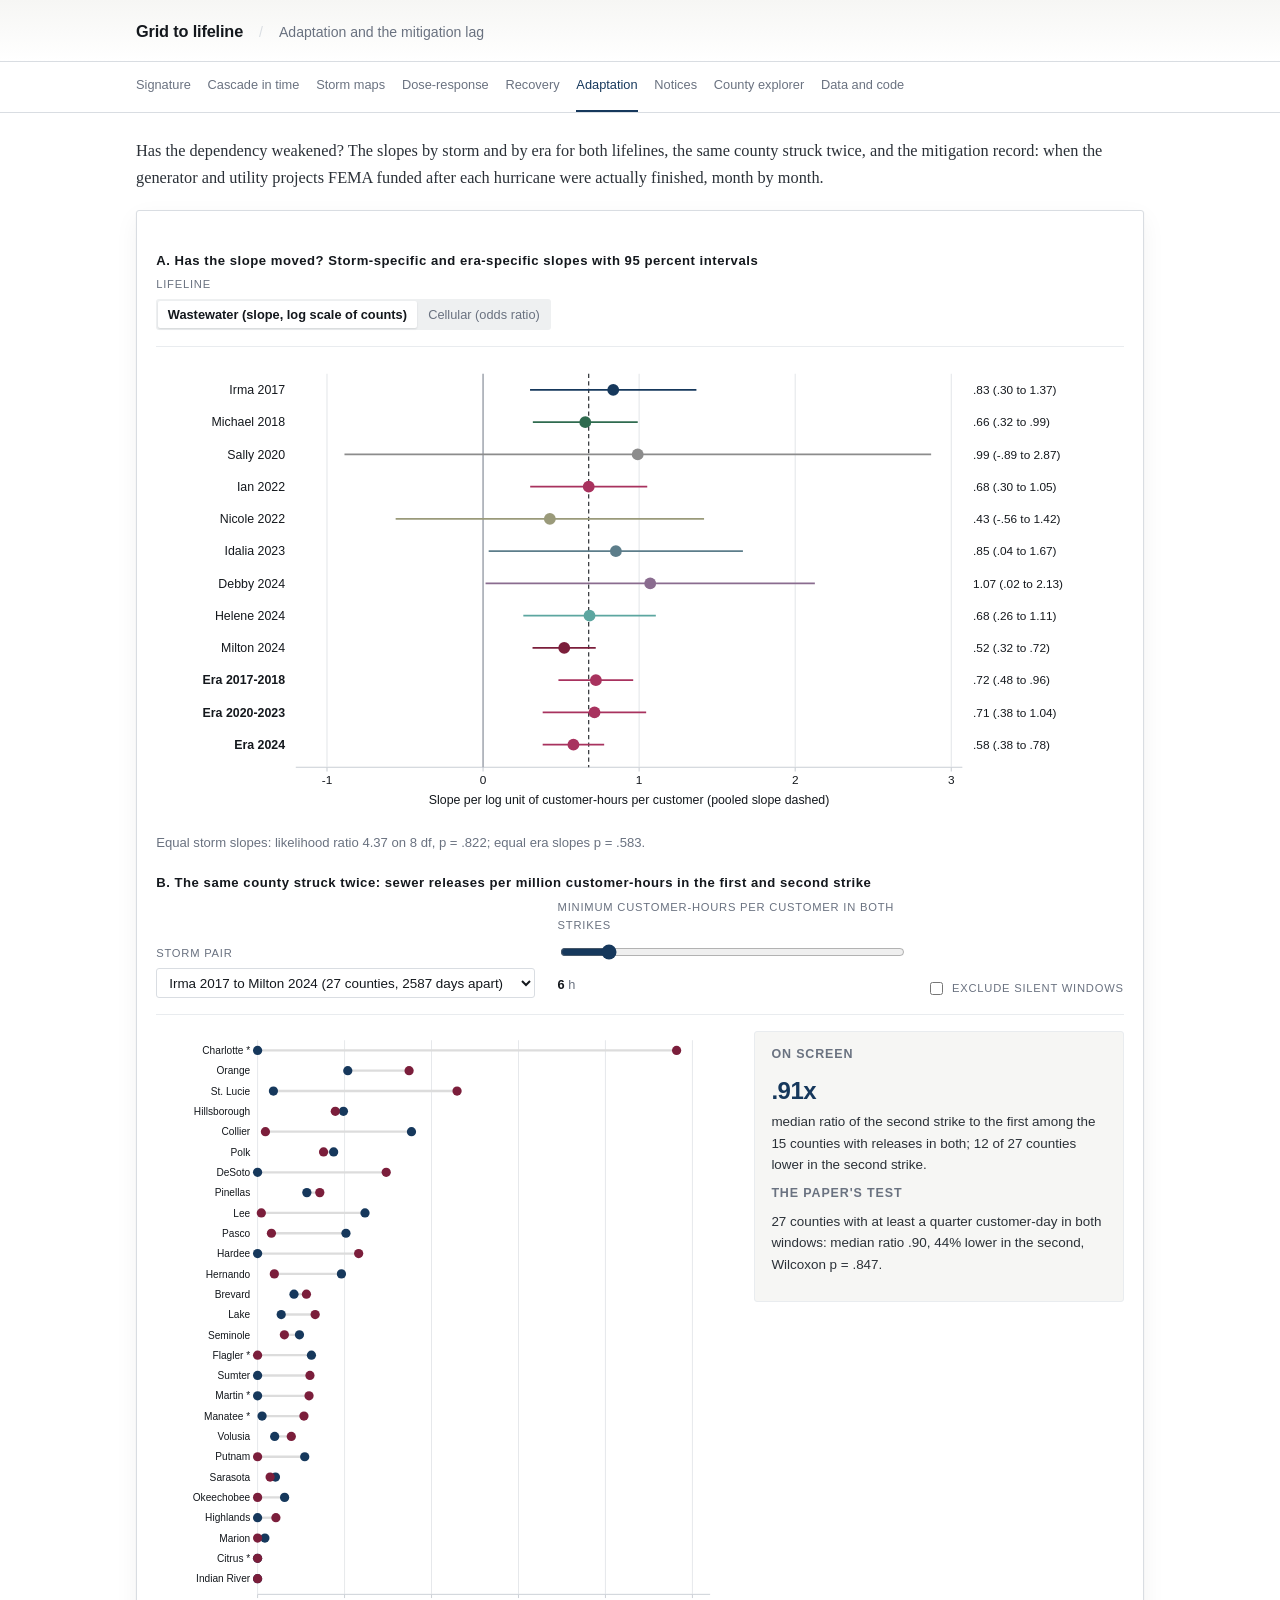
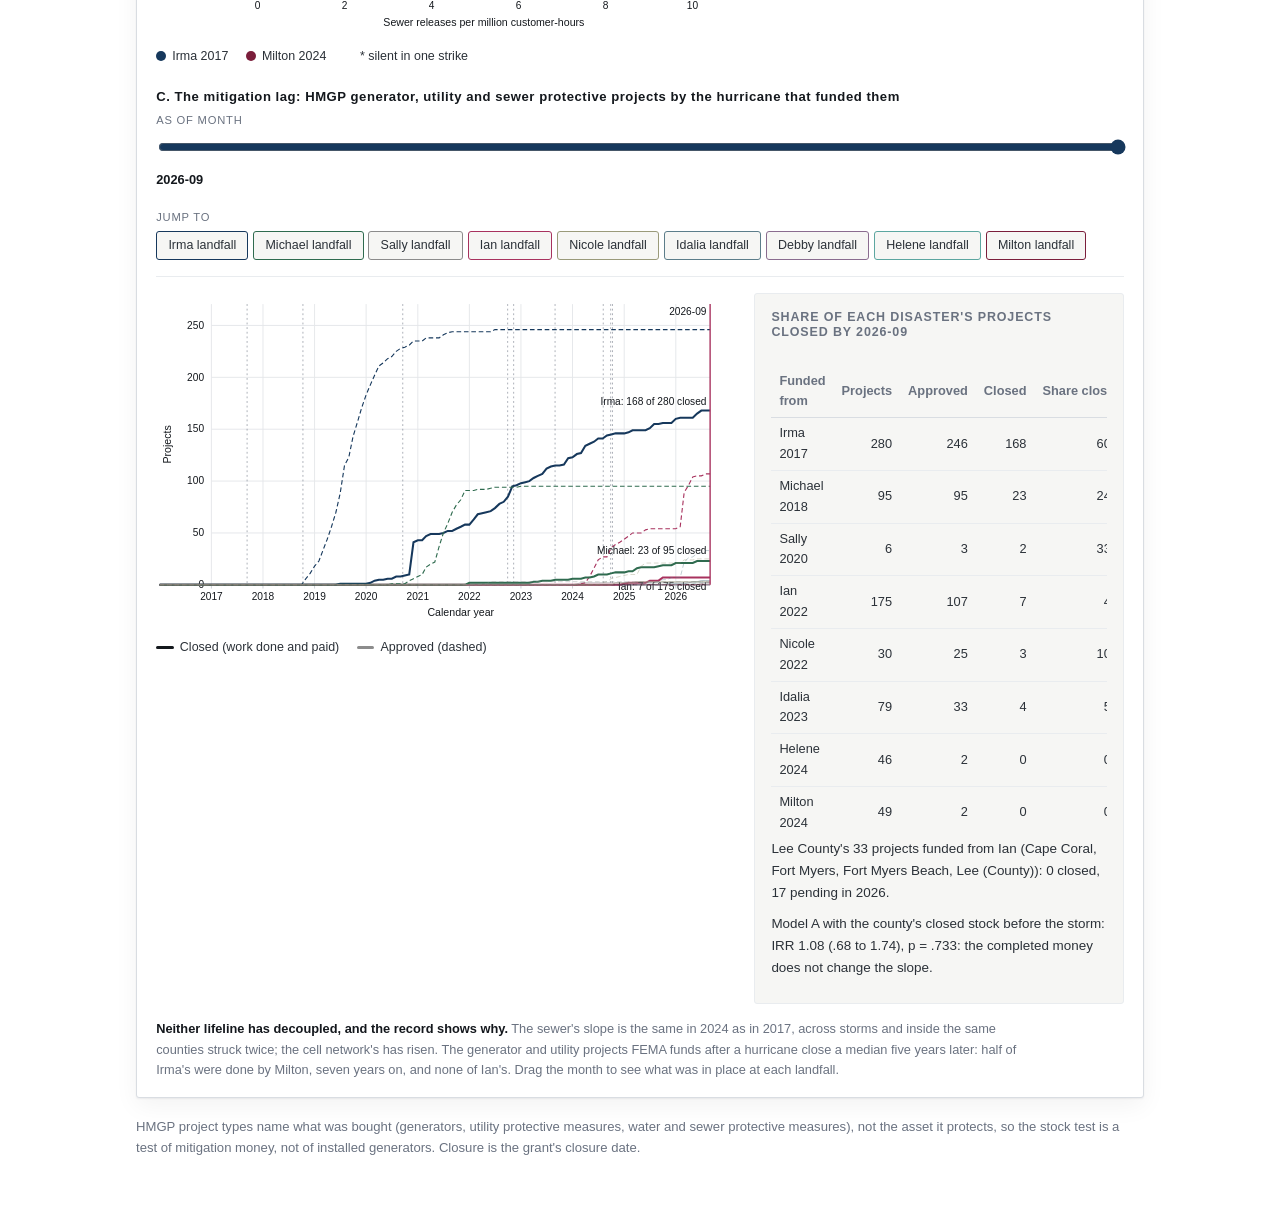
==== adaptation.html @ 40927e12 "Companion site for the grid-to-lifeline study: nine interactive pages built from the analysis result" ====
<!DOCTYPE html>
<html lang="en">
<head>
<meta charset="utf-8">
<meta name="viewport" content="width=device-width, initial-scale=1">
<title>From grid failure to lifeline failure</title>
<meta name="description" content="Interactive companion to a study of cross-infrastructure dependency and resilience across nine Florida hurricanes: sewer releases and cell-site outages against the same electricity outage.">
<link rel="stylesheet" href="css/style.css">
</head>
<body>

<a class="skip" href="#page">Skip to content</a>
<header class="masthead" id="masthead"></header>
<nav class="sitenav" id="sitenav" aria-label="Pages"></nav>

<main id="page" class="section">
  <p class="standfirst">Has the dependency weakened? The slopes by storm and by era for both lifelines, the same county struck twice, and the mitigation record: when the generator and utility projects FEMA funded after each hurricane were actually finished, month by month.</p>

  <div class="chart-block" id="chart"></div>

  <p class="note">HMGP project types name what was bought (generators, utility protective measures, water and sewer protective measures), not the asset it protects, so the stock test is a test of mitigation money, not of installed generators. Closure is the grant's closure date.</p>

</main>

<div id="tooltip" class="tooltip" role="status" aria-live="polite"></div>

<script type="module" src="js/pages/adaptation.js"></script>
</body>
</html>
---- css/style.css ----
/* ==========================================================
   From grid failure to lifeline failure
   Companion site stylesheet. Light mode only, one column of
   reading width with full-width chart blocks, typographic
   scale tuned for long-form academic reading.
   ========================================================== */

:root {
  /* palette: the paper's figure colors, so the site and the
     manuscript read as one system */
  --navy: #16385c;
  --wine: #7b1e3b;
  --ink: #14181d;
  --body: #2b3138;
  --muted: #6a7280;
  --rule: #d9dde2;
  --rule-soft: #e9ecef;
  --paper: #ffffff;
  --wash: #f6f6f4;
  --wash-2: #eef0f1;
  --accent: #16385c;
  --nodata: #e3e3e0;
  --focus: #b7791f;

  --serif: "Iowan Old Style", "Palatino Linotype", Palatino, Georgia,
    "Times New Roman", serif;
  --sans: -apple-system, BlinkMacSystemFont, "Segoe UI", Roboto,
    "Helvetica Neue", Arial, sans-serif;
  --mono: "SFMono-Regular", Consolas, "Liberation Mono", Menlo,
    monospace;

  --w-read: 42rem;
  --w-wide: 66rem;
  --shadow: 0 1px 2px rgba(20, 24, 29, .06),
            0 8px 24px rgba(20, 24, 29, .05);
}

* { box-sizing: border-box; }

html { -webkit-text-size-adjust: 100%; }

body {
  margin: 0;
  background: var(--paper);
  color: var(--body);
  font-family: var(--serif);
  font-size: 18px;
  line-height: 1.62;
  text-rendering: optimizeLegibility;
}

h1, h2, h3, h4 {
  font-family: var(--sans);
  color: var(--ink);
  line-height: 1.22;
  letter-spacing: -.012em;
  margin: 0 0 .5em;
}

a { color: var(--navy); }

.skip {
  position: absolute;
  left: -9999px;
}
.skip:focus {
  left: 1rem; top: 1rem; z-index: 99;
  background: var(--paper); padding: .5rem .8rem;
}

/* ------------------------------------------------ masthead */

.masthead {
  border-bottom: 1px solid var(--rule);
  background:
    linear-gradient(180deg, var(--wash) 0%, var(--paper) 100%);
}
.masthead-inner {
  max-width: var(--w-wide);
  margin: 0 auto;
  padding: 2.4rem 1.5rem 1.5rem;
}
.masthead h1 {
  font-size: clamp(1.35rem, 2.6vw, 1.75rem);
  max-width: 46ch;
  margin-bottom: .3em;
}
.masthead .subtitle {
  font-family: var(--sans);
  font-size: .95rem;
  color: var(--muted);
  max-width: 60ch;
  line-height: 1.4;
  margin: 0;
}
.masthead .byline {
  font-family: var(--sans);
  font-size: .86rem;
  color: var(--muted);
  margin: 0;
}
.masthead .byline strong { color: var(--ink); font-weight: 600; }

/* inner pages carry a slim header instead of the full hero */
.masthead-inner.compact {
  padding: 1.15rem 1.5rem 1rem;
  display: flex;
  flex-wrap: wrap;
  align-items: baseline;
  gap: .1rem 1rem;
}
.masthead-inner.compact .homelink {
  font-family: var(--sans);
  font-weight: 600;
  font-size: 1.02rem;
  color: var(--ink);
  text-decoration: none;
  letter-spacing: -.01em;
}
.masthead-inner.compact .homelink:hover { color: var(--navy); }
.masthead-inner.compact .crumb {
  font-family: var(--sans);
  font-size: .88rem;
  color: var(--muted);
  margin: 0;
}
.masthead-inner.compact .crumb::before {
  content: "/";
  color: var(--rule);
  margin-right: 1rem;
}

/* ------------------------------------------------ nav */

.sitenav {
  position: sticky;
  top: 0;
  z-index: 40;
  background: rgba(255, 255, 255, .94);
  backdrop-filter: saturate(180%) blur(8px);
  border-bottom: 1px solid var(--rule);
}
.sitenav-inner {
  max-width: var(--w-wide);
  margin: 0 auto;
  padding: 0 1.5rem;
  overflow-x: auto;
}
.sitenav ul {
  display: flex;
  gap: 1.05rem;
  list-style: none;
  margin: 0;
  padding: 0;
  white-space: nowrap;
}
.sitenav a {
  display: block;
  font-family: var(--sans);
  font-size: .8rem;
  color: var(--muted);
  text-decoration: none;
  padding: .85rem 0;
  border-bottom: 2px solid transparent;
}
.sitenav a:hover { color: var(--ink); }
.sitenav a.active {
  color: var(--navy);
  border-bottom-color: var(--navy);
}

/* ------------------------------------------------ sections */

main { display: block; }

.section {
  max-width: var(--w-wide);
  margin: 0 auto;
  padding: 1.6rem 1.5rem 3rem;
  border-bottom: 1px solid var(--rule-soft);
}
.section:last-of-type { border-bottom: none; }

.section > h2 {
  font-size: clamp(1.5rem, 3.2vw, 2.1rem);
  max-width: 24ch;
  margin-bottom: .7rem;
}
.lede p, .closing p {
  max-width: var(--w-read);
}
/* the standfirst introduces a full-width figure, so it runs the full
   width of the section rather than leaving the right side empty */
.standfirst {
  font-size: 1.02rem;
  color: var(--body);
  margin: 0 0 1.2rem;
}
.lede p { margin: 0 0 1.1rem; }
.note {
  font-family: var(--sans);
  font-size: .82rem;
  color: var(--muted);
  margin: 1.1rem 0 0;
}

/* ------------------------------------------------ key figures */

.findings article { border-top: 3px solid var(--navy); padding-top: .9rem; }
.findings h3 { font-size: 1rem; margin-bottom: .4rem; }
.findings p { font-size: .95rem; margin: 0; color: var(--body); }

/* ------------------------------------------------ chart blocks */

.chart-block {
  background: var(--paper);
  border: 1px solid var(--rule);
  border-radius: 3px;
  box-shadow: var(--shadow);
  padding: 1.2rem 1.2rem 1rem;
  margin: 0 0 .4rem;
}

.controls {
  display: flex;
  flex-wrap: wrap;
  gap: .9rem 1.4rem;
  align-items: flex-end;
  padding-bottom: 1rem;
  margin-bottom: 1rem;
  border-bottom: 1px solid var(--rule-soft);
}
.control { display: flex; flex-direction: column; gap: .35rem; }
.control > label,
.control > .label,
.control-head > .label {
  font-family: var(--sans);
  font-size: .7rem;
  letter-spacing: .07em;
  text-transform: uppercase;
  color: var(--muted);
}
.control-row { display: flex; flex-wrap: wrap; gap: .3rem; }
.control.grow { flex: 1 1 14rem; }

/* grid variant: fixed tracks, so a control whose readout changes width
   as it is dragged cannot push its neighbours onto another line */
.controls.grid {
  display: grid;
  grid-template-columns: repeat(auto-fit, minmax(15rem, 1fr));
  align-items: start;
}
.controls.grid .readout { display: block; margin-top: .15rem; }

/* stacked variant: one group per row, ruled off from the next, so a
   long list of choices can use the full width */
.controls.rows { display: block; }
.controls-row {
  display: flex;
  flex-wrap: wrap;
  gap: .9rem 1.6rem;
  align-items: flex-end;
}
.controls-row + .controls-row {
  margin-top: .85rem;
  padding-top: .85rem;
  border-top: 1px solid var(--rule-soft);
}
.controls-row.actions { justify-content: space-between; }
.control.full { flex: 1 1 100%; }
.control.full .chips { max-width: none; }
.control-head {
  display: flex;
  align-items: center;
  justify-content: space-between;
  gap: 1rem;
  margin-bottom: .5rem;
}
.control-head input[type="search"] { min-width: 12rem; }

/* a button that acts rather than selects, so it does not read as one
   of the chips beside it */
.btn-quiet {
  font-family: var(--sans);
  font-size: .78rem;
  border: 1px solid var(--rule);
  background: var(--wash);
  color: var(--body);
  border-radius: 3px;
  padding: .3rem .7rem;
  cursor: pointer;
  line-height: 1.4;
}
.btn-quiet:hover { border-color: var(--muted); color: var(--ink); }

/* segmented buttons */
.seg {
  display: inline-flex;
  flex-wrap: wrap;
  gap: 2px;
  background: var(--wash-2);
  padding: 2px;
  border-radius: 3px;
}
.seg button {
  font-family: var(--sans);
  font-size: .8rem;
  border: 0;
  background: transparent;
  color: var(--muted);
  padding: .35rem .6rem;
  border-radius: 2px;
  cursor: pointer;
  line-height: 1.2;
}
.seg button:hover { color: var(--ink); }
.seg button[aria-pressed="true"] {
  background: var(--paper);
  color: var(--ink);
  box-shadow: 0 1px 2px rgba(20, 24, 29, .12);
  font-weight: 600;
}
.seg.storms button[aria-pressed="true"] {
  box-shadow: inset 0 -2px 0 var(--sw, var(--navy)),
              0 1px 2px rgba(20, 24, 29, .12);
}

/* chips (multi-select) */
.chips { display: flex; flex-wrap: wrap; gap: .3rem; max-width: 46rem; }
.chip {
  font-family: var(--sans);
  font-size: .76rem;
  border: 1px solid var(--rule);
  background: var(--paper);
  color: var(--muted);
  border-radius: 999px;
  padding: .2rem .62rem;
  cursor: pointer;
  line-height: 1.5;
}
.chip:hover { border-color: var(--muted); color: var(--ink); }
.chip[aria-pressed="true"] {
  background: var(--navy);
  border-color: var(--navy);
  color: #fff;
  font-weight: 500;
}
.chip.focal { border-style: dashed; }

select, input[type="search"], input[type="number"] {
  font-family: var(--sans);
  font-size: .84rem;
  color: var(--ink);
  background: var(--paper);
  border: 1px solid var(--rule);
  border-radius: 3px;
  padding: .34rem .5rem;
  max-width: 100%;
}
select:focus, input:focus, button:focus-visible {
  outline: 2px solid var(--focus);
  outline-offset: 1px;
}

input[type="range"] {
  width: 100%;
  min-width: 11rem;
  accent-color: var(--navy);
}

.check {
  font-family: var(--sans);
  font-size: .82rem;
  color: var(--body);
  display: inline-flex;
  align-items: center;
  gap: .4rem;
  cursor: pointer;
}

.readout {
  font-family: var(--sans);
  font-size: .8rem;
  color: var(--muted);
}
.readout strong { color: var(--ink); font-weight: 600; }

/* figure area */
.figure { width: 100%; }
/* charts draw inside their own viewBox, and the map's background land
   runs well past Florida, so the box clips rather than spills */
.figure svg { display: block; width: 100%; height: auto; overflow: hidden; }
.figure text { font-family: var(--sans); fill: var(--ink); }

.caption {
  font-family: var(--sans);
  font-size: .8rem;
  color: var(--muted);
  margin: .9rem 0 0;
  max-width: 54rem;
}
.caption b { color: var(--ink); font-weight: 600; }

.legend {
  display: flex;
  flex-wrap: wrap;
  gap: .35rem 1.1rem;
  font-family: var(--sans);
  font-size: .78rem;
  color: var(--body);
  margin: .7rem 0 0;
}
.legend .item { display: inline-flex; align-items: center; gap: .38rem; }
.legend .swatch {
  width: 1.1rem; height: 3px; border-radius: 2px; display: inline-block;
}
.legend .dot {
  width: .62rem; height: .62rem; border-radius: 50%; display: inline-block;
}

/* small data tables inside chart blocks */
.dtable {
  width: 100%;
  border-collapse: collapse;
  font-family: var(--sans);
  font-size: .8rem;
  margin-top: 1rem;
}
.dtable th, .dtable td {
  text-align: right;
  padding: .32rem .5rem;
  border-bottom: 1px solid var(--rule-soft);
  white-space: nowrap;
}
.dtable th:first-child, .dtable td:first-child {
  text-align: left; white-space: normal;
}
.dtable thead th {
  color: var(--muted);
  font-weight: 600;
  border-bottom: 1px solid var(--rule);
}
.dtable tbody tr:last-child td { border-bottom: none; }
.dtable td.num { font-variant-numeric: tabular-nums; }
/* a table of prose rather than estimates: read it left to right */
.dtable.text th, .dtable.text td {
  text-align: left;
  white-space: normal;
  vertical-align: top;
}

.panelgrid {
  display: grid;
  grid-template-columns: minmax(0, 1.55fr) minmax(0, 1fr);
  gap: 1.6rem;
  align-items: start;
}
.sidecard {
  background: var(--wash);
  border: 1px solid var(--rule-soft);
  border-radius: 3px;
  padding: .95rem 1rem;
  font-family: var(--sans);
}
.sidecard h4 {
  font-size: .78rem;
  letter-spacing: .07em;
  text-transform: uppercase;
  color: var(--muted);
  margin: 0 0 .6rem;
}
.sidecard p { font-size: .84rem; margin: 0 0 .6rem; }
.sidecard .big {
  font-size: 1.5rem;
  font-weight: 600;
  color: var(--navy);
  letter-spacing: -.02em;
}
.sidecard .verdict {
  font-size: .92rem;
  font-weight: 600;
  color: var(--ink);
  margin-top: .2rem;
}
.sidecard dl { margin: 0; font-size: .82rem; }
.sidecard dt { color: var(--muted); }
.sidecard dd {
  margin: 0 0 .55rem;
  color: var(--ink);
  font-variant-numeric: tabular-nums;
}

/* ------------------------------------------------ home page cards */

h3.rule {
  font-size: 1.05rem;
  margin: 3rem 0 1.2rem;
  padding-top: 1rem;
  border-top: 1px solid var(--rule);
}

.card:hover { background: var(--wash); }
.card:hover .go { color: var(--navy); }

/* ------------------------------------------------ closing + sources */

.closing {
  border-left: 3px solid var(--wine);
  padding: .1rem 0 .1rem 1.1rem;
  margin: 2.4rem 0 1rem;
}
.closing h3 { font-size: 1.05rem; }
.closing p { margin: 0; }

.sources { font-family: var(--sans); font-size: .88rem; }
.sources table { width: 100%; border-collapse: collapse; }
.sources th, .sources td {
  text-align: left;
  padding: .45rem .6rem .45rem 0;
  border-bottom: 1px solid var(--rule-soft);
  vertical-align: top;
}
.sources thead th {
  font-size: .72rem;
  letter-spacing: .07em;
  text-transform: uppercase;
  color: var(--muted);
  border-bottom: 1px solid var(--rule);
}

/* ------------------------------------------------ methods page */

h4.algo {
  font-family: var(--sans);
  font-size: .82rem;
  letter-spacing: .04em;
  color: var(--ink);
  margin: 1.4rem 0 .4rem;
}
.pseudo {
  font-family: Consolas, "SF Mono", Menlo, monospace;
  font-size: .74rem;
  line-height: 1.5;
  color: var(--ink);
  background: var(--wash);
  border-left: 2px solid var(--navy);
  padding: .8rem 1rem;
  margin: 0;
  overflow-x: auto;
  white-space: pre;
  tab-size: 4;
}

/* importance ranking, drawn as bars so the order is readable at a
   glance without another chart module */
.ranks {
  font-family: var(--sans);
  font-size: .8rem;
  margin-top: .8rem;
}
.rank {
  display: grid;
  grid-template-columns: minmax(9rem, 16rem) minmax(0, 1fr) 3.2rem;
  align-items: center;
  gap: .7rem;
  padding: .16rem 0;
}
.rank .bar {
  display: block;
  background: var(--wash-2);
  height: .62rem;
  border-radius: 1px;
}
.rank .bar i { display: block; height: 100%; background: var(--navy); }
.rank .val {
  text-align: right;
  color: var(--muted);
  font-variant-numeric: tabular-nums;
}

/* ------------------------------------------------ tooltip */

.tooltip {
  position: fixed;
  z-index: 60;
  pointer-events: none;
  opacity: 0;
  transition: opacity .09s ease-out;
  background: rgba(255, 255, 255, .98);
  border: 1px solid var(--rule);
  box-shadow: var(--shadow);
  border-radius: 3px;
  padding: .5rem .62rem;
  font-family: var(--sans);
  font-size: .8rem;
  color: var(--body);
  max-width: 17rem;
  line-height: 1.4;
}
.tooltip.on { opacity: 1; }
.tooltip .t-title {
  font-weight: 600;
  color: var(--ink);
  margin-bottom: .25rem;
}
.tooltip .t-row {
  display: flex;
  justify-content: space-between;
  gap: 1.1rem;
  font-variant-numeric: tabular-nums;
}
.tooltip .t-row span:last-child { color: var(--ink); font-weight: 500; }
.tooltip .t-note { color: var(--muted); margin-top: .3rem; }

/* ------------------------------------------------ loading + errors */

.loading, .errorbox {
  font-family: var(--sans);
  font-size: .88rem;
  color: var(--muted);
  padding: 2rem 0;
}
.errorbox {
  color: var(--wine);
  background: #fdf6f7;
  border: 1px solid #f0dde2;
  border-radius: 3px;
  padding: 1rem 1.1rem;
}
.errorbox code {
  font-family: var(--mono);
  background: #fff;
  padding: .1em .35em;
  border: 1px solid var(--rule);
  border-radius: 2px;
}

/* ------------------------------------------------ responsive */

@media (max-width: 900px) {
  .panelgrid { grid-template-columns: 1fr; }
}
@media (max-width: 640px) {
  body { font-size: 17px; }
  .masthead-inner { padding: 2.8rem 1.1rem 1.9rem; }
  .section { padding: 1.3rem 1.1rem .8rem; }
  .chart-block { padding: .9rem .8rem .8rem; }
  .keyfigs { grid-template-columns: repeat(2, 1fr); }
}

@media print {
  .sitenav, .tooltip { display: none; }
  .chart-block { box-shadow: none; break-inside: avoid; }
}

/* ------------------------------------------------ Paper 5 additions */

/* storm strip on the signature page */
.stormstrip {
  display: flex;
  flex-wrap: wrap;
  gap: .4rem;
  align-items: stretch;
  margin-bottom: 1.1rem;
}
.stormcard {
  font-family: var(--sans);
  text-align: left;
  border: 1px solid var(--rule);
  border-top: 3px solid var(--sw, var(--navy));
  background: var(--paper);
  border-radius: 3px;
  padding: .45rem .6rem;
  cursor: pointer;
  display: flex;
  flex-direction: column;
  gap: .1rem;
  min-width: 8.6rem;
  color: var(--body);
}
.stormcard[aria-pressed="false"] { opacity: .38; }
.stormcard:hover { border-color: var(--muted); }
.stormcard .sc-name { font-weight: 600; color: var(--ink); font-size: .84rem; }
.stormcard .sc-num { font-size: .8rem; color: var(--ink); }
.stormcard .sc-sub { font-size: .7rem; color: var(--muted); }

/* the signature grid */
.siggrid { display: grid; gap: .6rem; }
.sig-head, .sig-row {
  display: grid;
  grid-template-columns: minmax(10rem, 1fr) minmax(0, 2fr) minmax(0, 2fr);
  gap: .8rem;
  align-items: start;
}
.sig-head { border-bottom: 1px solid var(--rule); padding-bottom: .3rem; }
.sig-col {
  font-family: var(--sans);
  font-size: .74rem;
  letter-spacing: .06em;
  text-transform: uppercase;
  color: var(--muted);
}
.sig-row { border-bottom: 1px solid var(--rule-soft); padding-bottom: .6rem; }
.sig-label a {
  font-family: var(--sans);
  font-weight: 600;
  font-size: 1rem;
  color: var(--ink);
  text-decoration: none;
}
.sig-label a:hover { color: var(--navy); text-decoration: underline; }
.sig-label p { font-family: var(--sans); font-size: .8rem; color: var(--muted); margin: .2rem 0 0; }
.sig-cell { background: var(--wash); border-radius: 3px; padding: .6rem .7rem .4rem; }
.sig-metric { font-family: var(--sans); font-size: .8rem; margin: 0 0 .25rem; color: var(--body); }
.sig-metric b { color: var(--ink); }
.figure.mini { margin-top: .4rem; }
.mini-note { font-family: var(--sans); font-size: .74rem; color: var(--muted); margin: .3rem 0 0; }

/* cascade page: two equal columns */
.panelgrid.wide { grid-template-columns: minmax(0, 1.4fr) minmax(0, 1fr); }

/* stage list on the data page */
details.stage {
  font-family: var(--sans);
  font-size: .86rem;
  border-bottom: 1px solid var(--rule-soft);
  padding: .45rem 0;
}
details.stage summary { cursor: pointer; color: var(--ink); }
details.stage p { margin: .4rem 0 0; }

/* expanded notice row */
tr.detail td { white-space: normal !important; text-align: left !important; background: var(--wash); }
tr.detail p { margin: .3rem 0; font-family: var(--serif); font-size: .9rem; line-height: 1.5; }
.dtable tbody tr:hover td { background: var(--wash-2); }
button:disabled { opacity: .4; cursor: default; }

@media (max-width: 900px) {
  .sig-head, .sig-row { grid-template-columns: 1fr; }
  .panelgrid.wide { grid-template-columns: 1fr; }
}

.tablewrap { overflow-x: auto; max-width: 100%; }
.chart-block > h3.rule:first-child { margin-top: 0; padding-top: 0; border-top: none; }
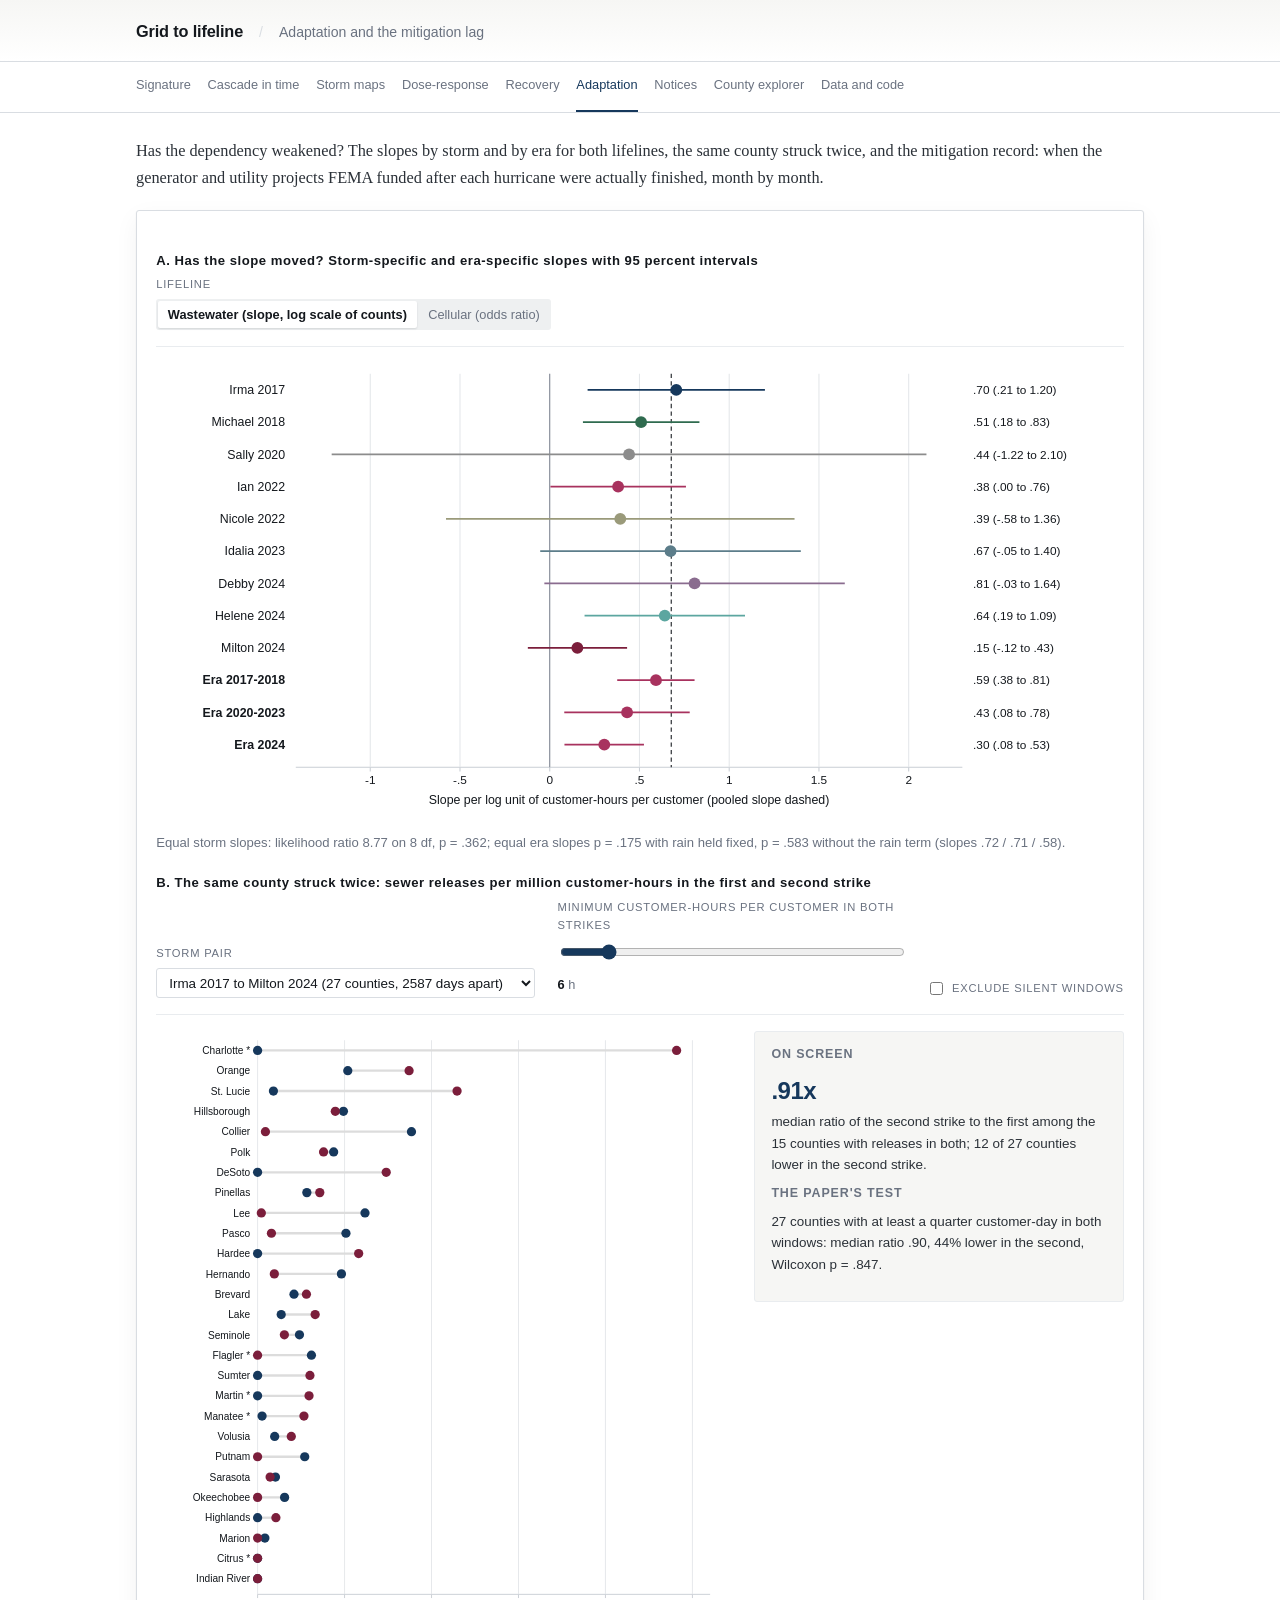
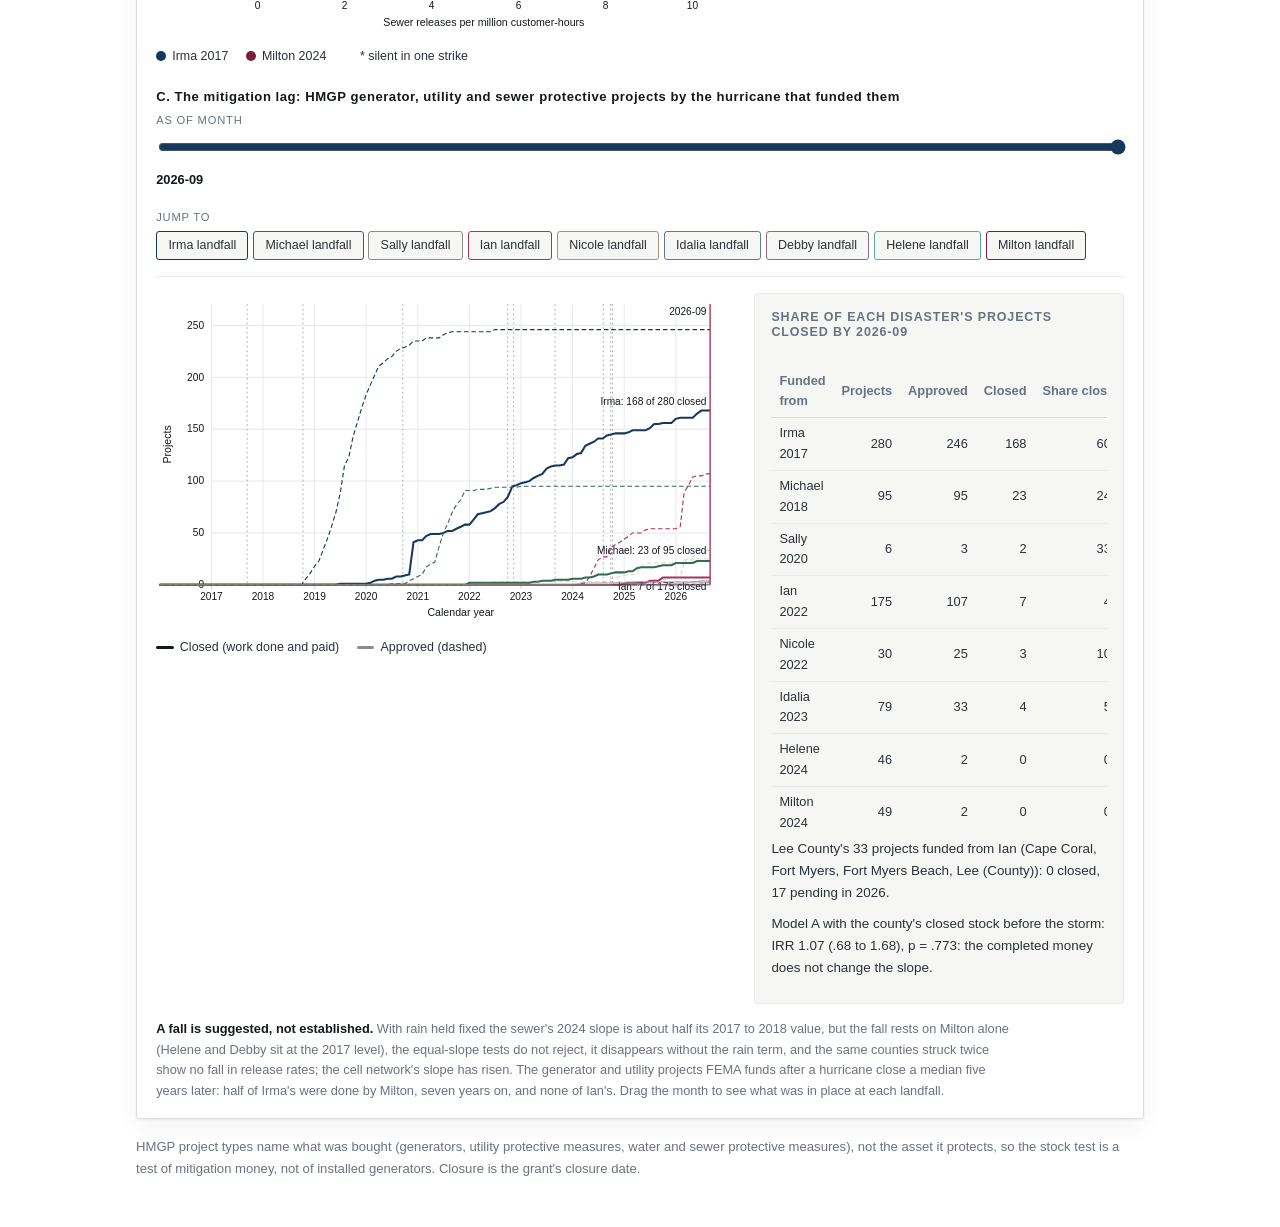
==== commit 72961ba6: "Static frame and loading state: masthead and tabs in the HTML, spinner with file progress while the " ====
--- a/adaptation.html
+++ b/adaptation.html
@@ -10,8 +10,8 @@
 <body>
 
 <a class="skip" href="#page">Skip to content</a>
-<header class="masthead" id="masthead"></header>
-<nav class="sitenav" id="sitenav" aria-label="Pages"></nav>
+<header class="masthead" id="masthead"><div class="masthead-inner compact"><a class="homelink" href="index.html">From grid failure to lifeline failure</a><p class="crumb">Adaptation and the mitigation lag</p></div></header>
+<nav class="sitenav" id="sitenav" aria-label="Pages"><div class="sitenav-inner"><ul><li><a href="index.html">Signature</a></li><li><a href="cascade.html">Cascade in time</a></li><li><a href="map.html">Storm maps</a></li><li><a href="dose.html">Dose-response</a></li><li><a href="recovery.html">Recovery</a></li><li><a href="adaptation.html" class="active" aria-current="page">Adaptation</a></li><li><a href="notices.html">Notices</a></li><li><a href="county.html">County explorer</a></li><li><a href="data.html">Data and code</a></li></ul></div></nav>
 
 <main id="page" class="section">
   <p class="standfirst">Has the dependency weakened? The slopes by storm and by era for both lifelines, the same county struck twice, and the mitigation record: when the generator and utility projects FEMA funded after each hurricane were actually finished, month by month.</p>
--- a/css/style.css
+++ b/css/style.css
@@ -742,3 +742,38 @@
 
 .tablewrap { overflow-x: auto; max-width: 100%; }
 .chart-block > h3.rule:first-child { margin-top: 0; padding-top: 0; border-top: none; }
+
+
+/* ---- the two curves (landing hero) ---- */
+.tc-controls { display: flex; flex-wrap: wrap; gap: .6rem 1.6rem; align-items: center; margin-bottom: .6rem; }
+.tc-ctl { display: flex; align-items: center; gap: .5rem; flex-wrap: wrap; }
+.tc-lbl { font-size: .82rem; color: var(--muted, #6a7280); text-transform: uppercase; letter-spacing: .04em; }
+.tc-stage { display: block; }
+.tc-chart svg { width: 100%; height: auto; display: block; }
+.tc-cards { display: grid; grid-template-columns: 1fr 1fr; gap: .6rem 1.4rem; margin-top: .8rem; }
+@media (max-width: 760px) { .tc-cards { grid-template-columns: 1fr; } }
+.tc-card { border-top: 3px solid var(--navy); padding: .45rem 0 .2rem; }
+.tc-card h3 { margin: 0 0 .1rem; font-size: .95rem; }
+.tc-q { margin: 0 0 .3rem; font-size: .8rem; color: var(--muted, #6a7280); font-style: italic; }
+.tc-head { margin: 0 0 .3rem; font-size: .86rem; line-height: 1.35; }
+.tc-badges { margin: 0 0 .3rem; display: flex; flex-wrap: wrap; gap: .3rem; }
+.tc-badge { display: inline-block; font-size: .72rem; padding: .1rem .45rem; border-radius: 999px; border: 1px solid #c9ced4; color: #3a4048; background: #f6f7f8; }
+.tc-badge.ok { border-color: #2f6b4f; color: #2f6b4f; background: #eef5f1; }
+.tc-badge.weak { border-color: #a8325e; color: #a8325e; background: #f9eef2; }
+.tc-badge.none { border-color: #8c8c8c; color: #6a7280; }
+.tc-card ul { margin: 0; padding-left: 1.1rem; font-size: .8rem; line-height: 1.35; color: #3a4048; }
+.tc-card li { margin-bottom: .2rem; }
+.tc-limits { margin-top: 1rem; padding: .7rem .9rem; background: #f6f7f8; border-left: 2px solid #8c8c8c; }
+.tc-limits h3 { margin: 0 0 .3rem; font-size: .9rem; }
+.tc-limits ul { margin: 0; padding-left: 1.1rem; font-size: .8rem; line-height: 1.4; }
+
+
+/* ---- loading state ---- */
+.is-loading { min-height: 260px; position: relative; }
+.loading { display: flex; flex-direction: column; align-items: center; justify-content: center; gap: .45rem;
+  min-height: 240px; color: var(--muted, #6a7280); font-size: .9rem; }
+.loading-sub { font-size: .78rem; color: #8c8c8c; }
+.spinner { width: 28px; height: 28px; border-radius: 50%; border: 3px solid #e4e7ea; border-top-color: var(--navy);
+  animation: spin .9s linear infinite; }
+@keyframes spin { to { transform: rotate(360deg); } }
+@media (prefers-reduced-motion: reduce) { .spinner { animation: none; border-top-color: #8c8c8c; } }
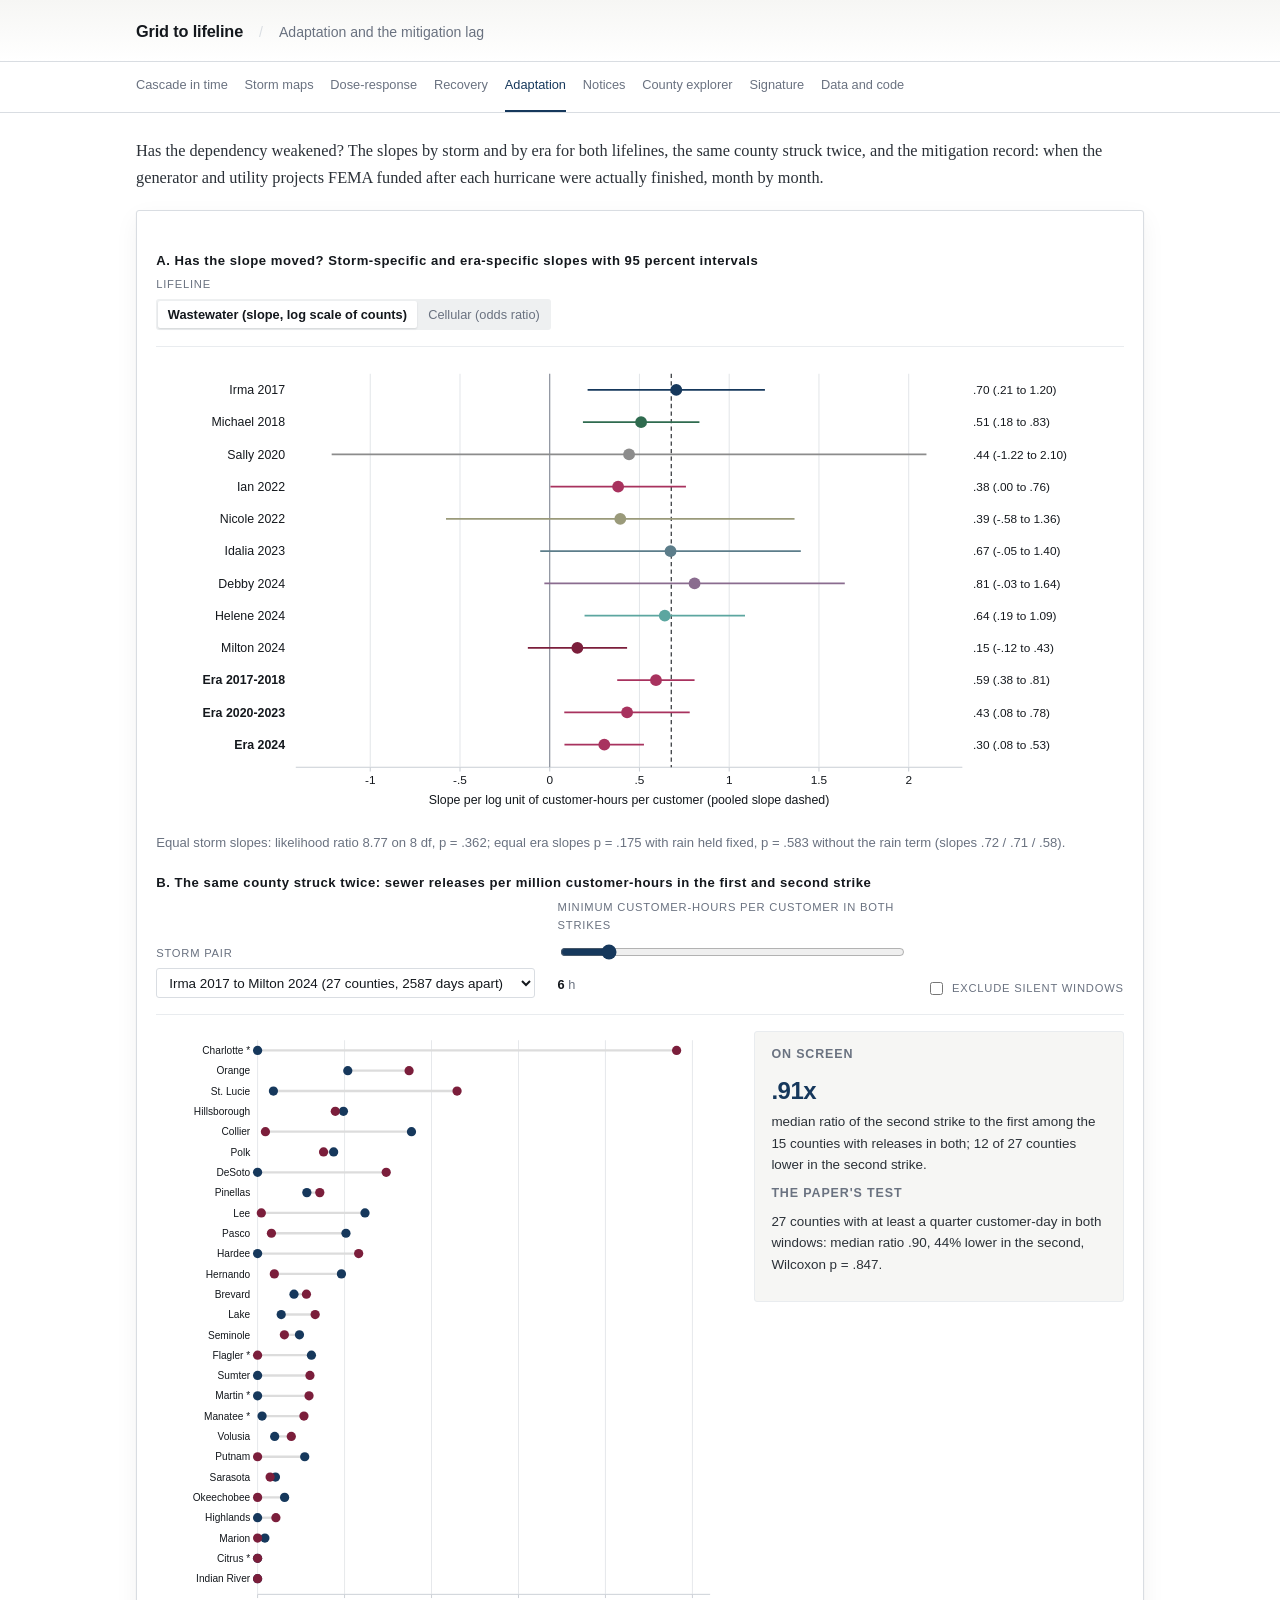
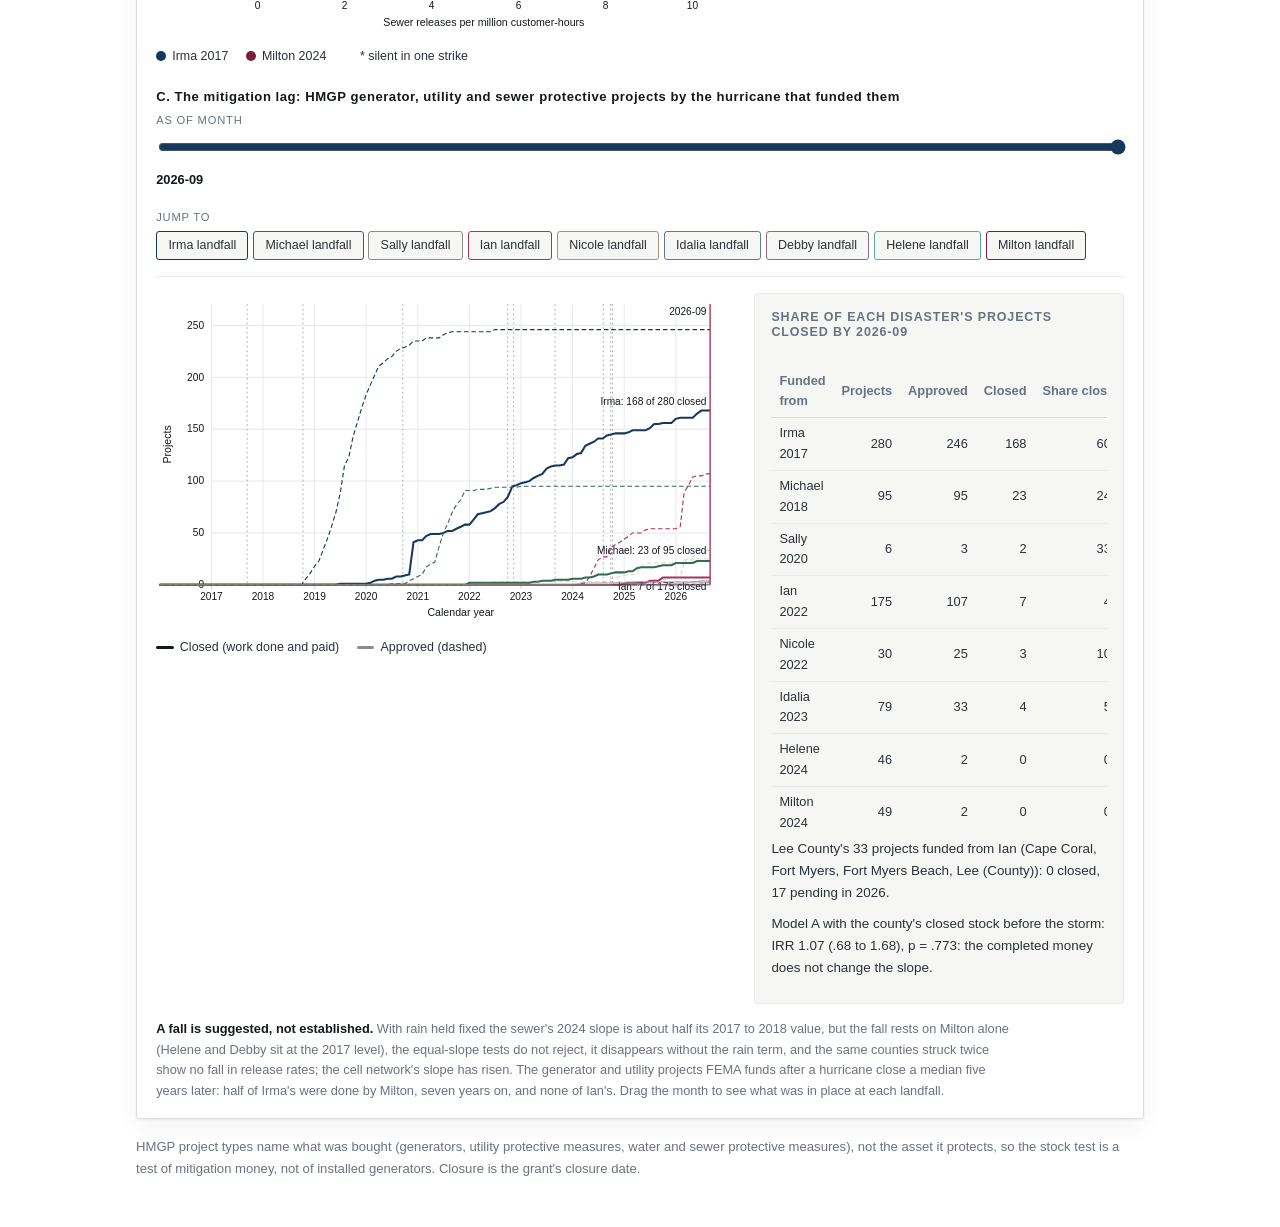
==== commit 9b847045: "Cascade in time is the landing page; the signature moves to its own tab; the day board runs full wid" ====
--- a/adaptation.html
+++ b/adaptation.html
@@ -11,7 +11,7 @@
 
 <a class="skip" href="#page">Skip to content</a>
 <header class="masthead" id="masthead"><div class="masthead-inner compact"><a class="homelink" href="index.html">From grid failure to lifeline failure</a><p class="crumb">Adaptation and the mitigation lag</p></div></header>
-<nav class="sitenav" id="sitenav" aria-label="Pages"><div class="sitenav-inner"><ul><li><a href="index.html">Signature</a></li><li><a href="cascade.html">Cascade in time</a></li><li><a href="map.html">Storm maps</a></li><li><a href="dose.html">Dose-response</a></li><li><a href="recovery.html">Recovery</a></li><li><a href="adaptation.html" class="active" aria-current="page">Adaptation</a></li><li><a href="notices.html">Notices</a></li><li><a href="county.html">County explorer</a></li><li><a href="data.html">Data and code</a></li></ul></div></nav>
+<nav class="sitenav" id="sitenav" aria-label="Pages"><div class="sitenav-inner"><ul><li><a href="index.html">Cascade in time</a></li><li><a href="map.html">Storm maps</a></li><li><a href="dose.html">Dose-response</a></li><li><a href="recovery.html">Recovery</a></li><li><a href="adaptation.html" class="active" aria-current="page">Adaptation</a></li><li><a href="notices.html">Notices</a></li><li><a href="county.html">County explorer</a></li><li><a href="signature.html">Signature</a></li><li><a href="data.html">Data and code</a></li></ul></div></nav>
 
 <main id="page" class="section">
   <p class="standfirst">Has the dependency weakened? The slopes by storm and by era for both lifelines, the same county struck twice, and the mitigation record: when the generator and utility projects FEMA funded after each hurricane were actually finished, month by month.</p>
--- a/css/style.css
+++ b/css/style.css
@@ -777,3 +777,14 @@
   animation: spin .9s linear infinite; }
 @keyframes spin { to { transform: rotate(360deg); } }
 @media (prefers-reduced-motion: reduce) { .spinner { animation: none; border-top-color: #8c8c8c; } }
+
+
+/* ---- the day board under the cascade panels ---- */
+.dayboard { margin-top: 1rem; padding: .75rem 1rem .6rem; }
+.dayboard h4 { margin-bottom: .5rem; }
+.kvgrid { display: grid; grid-template-columns: repeat(auto-fit, minmax(150px, 1fr)); gap: .45rem 1.2rem; }
+.kv { display: flex; flex-direction: column; gap: .05rem; min-width: 0; }
+.kv-k { font-size: .74rem; color: var(--muted); line-height: 1.2; }
+.kv-v { font-size: .98rem; color: var(--ink); font-variant-numeric: tabular-nums; font-weight: 600; line-height: 1.25; }
+a.kv-v { font-weight: 500; font-size: .86rem; }
+.dayboard-foot { margin: .6rem 0 0 !important; color: var(--muted); font-size: .8rem !important; }
